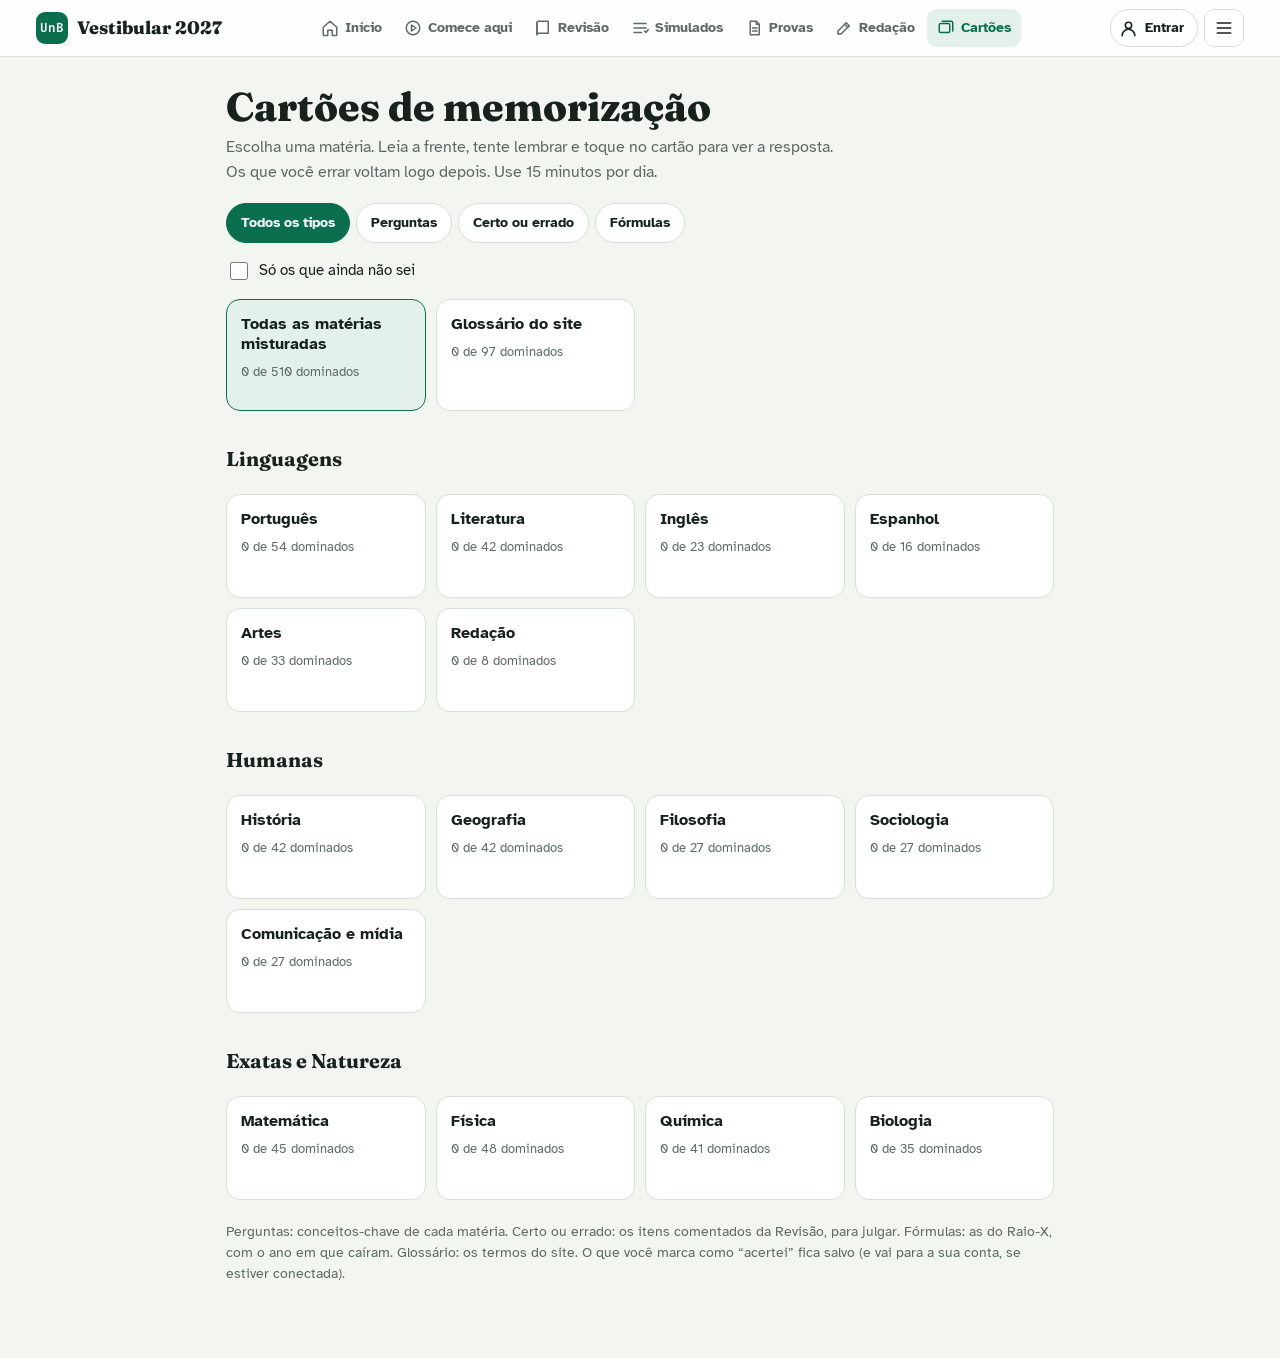
==== cartoes.html @ 7459aabe "Site de estudo para o Vestibular UnB 2027 Revisão completa com aprofundamento e itens comentados, Ba" ====
<!doctype html>
<html lang="pt-BR">
<head>
<meta charset="utf-8">
<meta name="viewport" content="width=device-width, initial-scale=1, viewport-fit=cover">
<style>[hidden]{display:none!important}</style>
<title>Cartões UnB</title>
<link rel="manifest" href="manifest.webmanifest">
<link rel="icon" href="assets/icon.svg" type="image/svg+xml">
<meta name="theme-color" content="#0b6e4f">
<link rel="stylesheet" href="assets/site.css">
<link rel="preconnect" href="https://fonts.googleapis.com">
<link rel="stylesheet" href="https://fonts.googleapis.com/css2?family=Fraunces:opsz,wght@9..144,600;9..144,800&family=Atkinson+Hyperlegible:wght@400;700&family=JetBrains+Mono:wght@500&display=swap">
<style>
/* Layout: cartões de memorização. Tela 1: grade de matérias com progresso e filtro de tipo.
   Tela 2: um cartão grande que vira ao toque (ou botões Certo/Errado nos itens de julgamento) e os botões Errei/Acertei. */
:root{--bg:#f3f5f1;--paper:#fff;--ink:#18221d;--muted:#5d6b63;--line:#d8ded8;--accent:#0b6e4f;--accent-soft:#e3f1ea;--ok:#0b7a3e;--bad:#b4442c;
  --display:"Fraunces",Georgia,serif;--body:"Atkinson Hyperlegible",system-ui,sans-serif;--mono:"JetBrains Mono",ui-monospace,monospace}
@media (prefers-color-scheme:dark){:root:not([data-theme="light"]){--bg:#111814;--paper:#18211c;--ink:#e6ece8;--muted:#9aaaa1;--line:#2c3a33;--accent:#4fc79a;--accent-soft:#1b3328;--ok:#5fd38f;--bad:#f08a72;color-scheme:dark}}
:root[data-theme="dark"]{--bg:#111814;--paper:#18211c;--ink:#e6ece8;--muted:#9aaaa1;--line:#2c3a33;--accent:#4fc79a;--accent-soft:#1b3328;--ok:#5fd38f;--bad:#f08a72;color-scheme:dark}
*{box-sizing:border-box}
body{margin:0;background:var(--bg);color:var(--ink);font-family:var(--body);font-size:16px;line-height:1.55}
.wrap{max-width:860px;margin:0 auto;padding:24px max(16px,env(safe-area-inset-right,0px)) 60px max(16px,env(safe-area-inset-left,0px))}
h1{font-family:var(--display);font-weight:800;font-size:clamp(28px,5vw,40px);margin:4px 0 6px;line-height:1.1}
.lead{color:var(--muted);margin:0 0 18px;max-width:62ch}
.types{display:flex;gap:6px;overflow-x:auto;scrollbar-width:none;margin:0 0 14px;padding-bottom:2px}
.types::-webkit-scrollbar{display:none}
.types button{flex:none;font:inherit;font-size:14px;font-weight:700;border:1px solid var(--line);background:var(--paper);color:var(--ink);border-radius:999px;padding:0 14px;min-height:40px;cursor:pointer}
.types button[aria-pressed="true"]{background:var(--accent);border-color:var(--accent);color:var(--paper)}
.opt{display:flex;align-items:center;gap:8px;font-size:14.5px;margin:0 0 16px;cursor:pointer}
.opt input{width:18px;height:18px;accent-color:var(--accent)}
.grid{display:grid;grid-template-columns:repeat(auto-fill,minmax(180px,1fr));gap:10px}
.deck{display:flex;flex-direction:column;gap:8px;text-align:left;font:inherit;color:inherit;background:var(--paper);border:1px solid var(--line);border-radius:14px;padding:14px;cursor:pointer;min-height:104px}
.deck:hover{border-color:var(--accent)}
.deck b{font-size:16px;line-height:1.25}
.deck small{color:var(--muted);font-size:13px}
.deck .pb{height:6px;background:var(--line);border-radius:3px;overflow:hidden;margin-top:auto}.deck .pb i{display:block;height:100%;background:var(--accent)}
.deck.all{background:var(--accent-soft);border-color:var(--accent)}
.deck[disabled]{opacity:.5;cursor:not-allowed}
.sec{font-family:var(--display);font-size:20px;margin:22px 0 10px}
/* estudo */
.top{display:flex;align-items:center;justify-content:space-between;gap:10px;margin-bottom:10px}
.back{font:inherit;font-weight:700;font-size:14.5px;background:none;border:1px solid var(--line);color:var(--ink);border-radius:10px;padding:0 14px;min-height:40px;cursor:pointer}
.stats{font-family:var(--mono);font-size:13px;color:var(--muted);text-align:right}
.bar{height:6px;background:var(--line);border-radius:3px;overflow:hidden;margin-bottom:14px}.bar b{display:block;height:100%;background:var(--accent);width:0;transition:width .2s}
.card{min-height:280px;background:var(--paper);border:1px solid var(--line);border-radius:20px;padding:26px 22px;display:flex;flex-direction:column;justify-content:center;align-items:center;text-align:center;box-shadow:0 2px 0 var(--line);user-select:none}
.card.flip{cursor:pointer}
.card:focus-visible{outline:2px solid var(--accent);outline-offset:3px}
.card .tag{font-family:var(--mono);font-size:12px;color:var(--accent);text-transform:uppercase;letter-spacing:.06em;margin-bottom:12px}
.card .front{font-family:var(--display);font-size:clamp(21px,4.4vw,29px);font-weight:700;line-height:1.25;max-width:30ch}
.card .front.long{font-family:var(--body);font-size:clamp(17px,3.6vw,20px);font-weight:400;line-height:1.5;max-width:52ch}
.card .backtxt{margin-top:18px;font-size:17px;max-width:54ch;line-height:1.55}
.card .backtxt code{display:block;font-family:var(--mono);font-size:clamp(15px,3.5vw,19px);background:var(--bg);border-radius:10px;padding:10px 12px;margin-bottom:10px;color:var(--ink)}
.card .backtxt small{display:block;color:var(--muted);font-size:14px;margin-top:6px}
.card .verdict{font-weight:700;font-size:18px;margin-top:16px}
.card .verdict.ok{color:var(--ok)}.card .verdict.bad{color:var(--bad)}
.card .hint{margin-top:18px;font-size:13.5px;color:var(--muted)}
.ans{display:grid;grid-template-columns:1fr 1fr;gap:10px;margin-top:14px}
.ans button{font:inherit;font-weight:700;font-size:16px;border-radius:14px;min-height:54px;padding:0 14px;cursor:pointer;border:2px solid}
.ans .no{background:var(--paper);color:var(--bad);border-color:var(--bad)}
.ans .yes{background:var(--ok);color:#fff;border-color:var(--ok)}
.ans .neutral{background:var(--paper);color:var(--ink);border-color:var(--line)}
.ans .wide{grid-column:1/-1}
.keys{font-size:12.5px;color:var(--muted);text-align:center;margin-top:10px}
@media (pointer:coarse){.keys{display:none}}
.done{text-align:center}
.done b{font-family:var(--display);font-size:26px;display:block;margin-bottom:6px}
.note{font-size:13.5px;color:var(--muted);margin-top:22px}
</style>
</head>
<body>
<div class="wrap">
  <section id="pick">
    <h1>Cartões de memorização</h1>
    <p class="lead">Escolha uma matéria. Leia a frente, tente lembrar e toque no cartão para ver a resposta. Os que você errar voltam logo depois. Use 15 minutos por dia.</p>
    <div class="types" role="group" aria-label="Tipo de cartão" id="types"></div>
    <label class="opt"><input type="checkbox" id="onlyNew"> Só os que ainda não sei</label>
    <div class="grid" id="decks"></div>
    <p class="note">Perguntas: conceitos-chave de cada matéria. Certo ou errado: os itens comentados da Revisão, para julgar. Fórmulas: as do Raio-X, com o ano em que caíram. Glossário: os termos do site. O que você marca como “acertei” fica salvo (e vai para a sua conta, se estiver conectada).</p>
  </section>
  <section id="study" hidden>
    <div class="top"><button class="back" id="backBtn">← Matérias</button><div class="stats"><div id="sTitle"></div><span id="sLeft"></span> · <span id="sKnown"></span></div></div>
    <div class="bar"><b id="sBar"></b></div>
    <div id="stage"></div>
    <p class="keys">Teclado: espaço vira o cartão · ← errei · → acertei</p>
  </section>
</div>
<script src="assets/site.js"></script>
<script src="raiox-dados.js"></script>
<script src="cartoes-dados.js"></script>
<script src="rev-comunicacao.js"></script>
<script src="rev-mais-linguagens.js"></script>
<script src="rev-mais-humanas.js"></script>
<script src="rev-mais-exatas.js"></script>
<script>
function load(k,d){try{const v=localStorage.getItem(k);return v?JSON.parse(v):d}catch(e){return d}}
function save(k,v){try{localStorage.setItem(k,JSON.stringify(v))}catch(e){}}
/* ---------- montagem de todos os cartões ----------
   tipo: q (pergunta), ce (certo ou errado), f (fórmula), g (glossário). Os ids antigos de fórmulas e glossário foram mantidos. */
const NAME=Object.fromEntries(CARD_DISCS);NAME.glos="Glossário";
const FMAP={"Matemática":"mat","Física":"fis","Química":"qui","Biologia":"bio"};
const ALL=[];
Object.entries(CARDS).forEach(([d,list])=>list.forEach(([f,b])=>ALL.push({id:"c-"+d+"-"+f,disc:d,type:"q",front:f,back:b})));
Object.entries(FORMS).forEach(([dn,list])=>list.forEach(([p,n,f,w])=>ALL.push({id:"f-"+dn+"-"+n,disc:FMAP[dn]||"mat",type:"f",front:n,back:`<code>${f}</code><small>Caiu em: ${w}</small>`})));
Object.entries(window.REV_MAIS||{}).forEach(([k,v])=>{const d=k.split("-")[0];(v.itens||[]).forEach(([a,g,j],i)=>ALL.push({id:"ce-"+k+"-"+i,disc:d,type:"ce",front:a,g,back:j}));});
Object.entries(SITE.GLOSS).forEach(([k,v])=>ALL.push({id:"g-"+k,disc:"glos",type:"g",front:k.charAt(0).toUpperCase()+k.slice(1),back:v}));
const TYPES=[["","Todos os tipos"],["q","Perguntas"],["ce","Certo ou errado"],["f","Fórmulas"]];
let type=load("cards-type",""),known=load("cards-ok",{}),deck=null,queue=[],cur=null,flipped=false,answered=null;
if(!TYPES.some(t=>t[0]===type))type="";
const onlyNew=document.getElementById("onlyNew");
function pool(d){return ALL.filter(c=>(d==="all"?c.disc!=="glos":c.disc===d)&&(d==="glos"||!type||c.type===type));}
function renderPick(){
  document.getElementById("types").innerHTML=TYPES.map(([k,t])=>`<button data-t="${k}" aria-pressed="${k===type}">${t}</button>`).join("");
  const tile=(d,label,cls)=>{const p=pool(d),k=p.filter(c=>known[c.id]).length;
    return `<button class="deck ${cls||""}" data-d="${d}" ${p.length?"":"disabled"}><b>${label}</b><small>${p.length?`${k} de ${p.length} dominados`:"sem cartões deste tipo"}</small><span class="pb"><i style="width:${p.length?k/p.length*100:0}%"></i></span></button>`;};
  const groups=[["Linguagens",["port","lit","ingl","esp","artes","red"]],["Humanas",["hist","geo","filo","soc","midia"]],["Exatas e Natureza",["mat","fis","qui","bio"]]];
  document.getElementById("decks").innerHTML=tile("all","Todas as matérias misturadas","all")+tile("glos","Glossário do site")+
    groups.map(([g,ds])=>`<h2 class="sec" style="grid-column:1/-1">${g}</h2>`+ds.map(d=>tile(d,NAME[d])).join("")).join("");
}
document.getElementById("types").addEventListener("click",e=>{const b=e.target.closest("[data-t]");if(!b)return;type=b.dataset.t;save("cards-type",type);renderPick();});
document.getElementById("decks").addEventListener("click",e=>{const b=e.target.closest("[data-d]");if(!b||b.disabled)return;start(b.dataset.d);});
function shuffle(a){for(let i=a.length-1;i>0;i--){const j=Math.floor(Math.random()*(i+1));[a[i],a[j]]=[a[j],a[i]];}return a;}
function start(d){deck=d;let c=pool(d);if(onlyNew.checked)c=c.filter(x=>!known[x.id]);queue=shuffle(c.slice());
  document.getElementById("pick").hidden=true;document.getElementById("study").hidden=false;
  document.getElementById("sTitle").textContent=(d==="all"?"Todas as matérias":NAME[d])+(type&&d!=="glos"?" · "+TYPES.find(t=>t[0]===type)[1]:"");
  window.scrollTo(0,0);next();}
function back(){document.getElementById("study").hidden=true;document.getElementById("pick").hidden=false;cur=null;renderPick();}
document.getElementById("backBtn").onclick=back;
function stats(){const all=pool(deck);const k=all.filter(x=>known[x.id]).length;
  document.getElementById("sLeft").textContent=`${queue.length+(cur?1:0)} na fila`;document.getElementById("sKnown").textContent=`${k} de ${all.length} dominados`;
  document.getElementById("sBar").style.width=(all.length?k/all.length*100:0)+"%";}
function next(){cur=queue.shift()||null;flipped=false;answered=null;draw();}
function mark(ok){if(ok){known[cur.id]=1;}else{delete known[cur.id];queue.splice(Math.min(3,queue.length),0,cur);}save("cards-ok",known);next();}
const TAG={q:"Pergunta",ce:"Certo ou errado?",f:"Fórmula",g:"Glossário"};
function draw(){const st=document.getElementById("stage");stats();
  if(!cur){st.innerHTML=`<div class="card done"><b>Baralho concluído</b>Volte amanhã ou marque “Só os que ainda não sei” para revisar o que falta.<div class="ans" style="width:100%"><button class="yes" id="again">Embaralhar de novo</button><button class="neutral" id="toPick">Outra matéria</button></div></div>`;
    document.getElementById("again").onclick=()=>start(deck);document.getElementById("toPick").onclick=back;return;}
  const long=cur.front.length>70;const tag=`${TAG[cur.type]} · ${NAME[cur.disc]||""}`;
  if(cur.type==="ce"){
    if(answered===null){st.innerHTML=`<div class="card" id="cd" tabindex="0"><div class="tag">${tag}</div><div class="front long">${cur.front}</div><div class="hint">Julgue o item</div></div>
      <div class="ans"><button class="neutral" id="jc">Certo</button><button class="neutral" id="je">Errado</button></div>`;
      document.getElementById("jc").onclick=()=>{answered="C";draw();};document.getElementById("je").onclick=()=>{answered="E";draw();};return;}
    const ok=answered===cur.g;
    st.innerHTML=`<div class="card" tabindex="0"><div class="tag">${tag}</div><div class="front long">${cur.front}</div>
      <div class="verdict ${ok?"ok":"bad"}">${ok?"✓ Você acertou":"✗ Você errou"}: o item está ${cur.g==="C"?"CERTO":"ERRADO"}.</div><div class="backtxt">${cur.back}</div></div>
      <div class="ans"><button class="${ok?"yes":"no"} wide" id="go">${ok?"Próximo":"Próximo (este volta depois)"}</button></div>`;
    const g=document.getElementById("go");g.onclick=()=>mark(ok);g.focus();return;}
  st.innerHTML=`<div class="card flip" id="cd" tabindex="0" role="button" aria-label="Virar o cartão"><div class="tag">${tag}</div><div class="front${long?" long":""}">${cur.front}</div>${flipped?`<div class="backtxt">${cur.back}</div>`:`<div class="hint">Toque para ver a resposta</div>`}</div>
   ${flipped?`<div class="ans"><button class="no" id="no">Errei</button><button class="yes" id="yes">Acertei</button></div>`:""}`;
  const cd=document.getElementById("cd");cd.onclick=()=>{if(!flipped){flipped=true;draw();}};
  if(flipped){document.getElementById("no").onclick=()=>mark(false);const y=document.getElementById("yes");y.onclick=()=>mark(true);y.focus();}
  else cd.focus({preventScroll:true});}
document.addEventListener("keydown",e=>{if(document.getElementById("study").hidden||!cur||e.target.closest("input,textarea"))return;
  if(cur.type==="ce"){if(answered===null){if(e.key==="c"||e.key==="C")document.getElementById("jc").click();if(e.key==="e"||e.key==="E")document.getElementById("je").click();}return;}
  if(!flipped&&(e.key===" "||e.key==="Enter")){e.preventDefault();flipped=true;draw();return;}
  if(flipped&&(e.key==="ArrowLeft"||e.key==="1"))document.getElementById("no").click();
  if(flipped&&(e.key==="ArrowRight"||e.key==="2"))document.getElementById("yes").click();});
renderPick();
</script>
</body>
</html>
---- assets/site.css ----
/* Estilos compartilhados por todas as páginas. Usa os tokens de cor que cada página define em :root
   (--bg, --paper, --ink, --muted, --line, --accent, --accent-soft). */
html{-webkit-text-size-adjust:100%}
body{text-rendering:optimizeLegibility}
.voltar{display:none!important}

/* ---------- cabeçalho ----------
   Computador: marca + páginas com nome + conta + menu. Tablet: só ícones. Celular (até 860px):
   cabeçalho com o nome da página e conta; navegação na barra inferior (4 atalhos + Menu). */
.site-head{position:sticky;top:0;z-index:30;background:color-mix(in srgb,var(--paper) 90%,transparent);backdrop-filter:saturate(1.4) blur(10px);-webkit-backdrop-filter:saturate(1.4) blur(10px);border-bottom:1px solid var(--line)}
.site-head .in{max-width:1240px;margin:0 auto;height:56px;display:flex;align-items:center;gap:12px;padding:0 max(16px,env(safe-area-inset-right,0px)) 0 max(16px,env(safe-area-inset-left,0px))}
.site-head .brand{display:flex;align-items:center;gap:9px;font-family:var(--display,Georgia,serif);font-weight:800;font-size:18px;color:var(--ink);text-decoration:none;white-space:nowrap;flex:none}
.site-head .brand i{display:grid;place-items:center;width:32px;height:32px;border-radius:9px;background:var(--accent);color:var(--paper);font-style:normal;font-family:var(--mono,monospace);font-size:12.5px;font-weight:700}
.page-name{display:none}
.site-nav{display:flex;gap:2px;flex:1;min-width:0;justify-content:center;overflow-x:auto;scrollbar-width:none}
.site-nav::-webkit-scrollbar{display:none}
.site-nav a{display:flex;align-items:center;gap:6px;padding:8px 10px;border-radius:9px;color:var(--muted);text-decoration:none;font-size:14px;font-weight:700;white-space:nowrap}
.site-nav a svg{width:18px;height:18px;flex:none}
.site-nav a:hover{background:var(--accent-soft);color:var(--ink)}
.site-nav a[aria-current="page"]{background:var(--accent-soft);color:var(--accent)}
.site-nav a.extra:not([aria-current]){display:none}
.site-tools{display:flex;gap:6px;align-items:center;flex:none}
.acct-btn{display:flex;align-items:center;gap:7px;height:38px;padding:0 13px 0 8px;border:1px solid var(--line);border-radius:999px;background:var(--paper);color:var(--ink);font:inherit;font-size:14px;font-weight:700;cursor:pointer}
.acct-btn svg{width:19px;height:19px}
.acct-btn i{display:grid;place-items:center;width:26px;height:26px;border-radius:50%;background:var(--muted);color:var(--paper);font-style:normal;font-size:13px}
.acct-btn.on i{background:var(--accent);box-shadow:0 0 0 2px var(--paper),0 0 0 3.5px var(--accent)}
.acct-btn span{text-transform:capitalize}
.menu-btn{display:grid;place-items:center;width:40px;height:38px;border:1px solid var(--line);border-radius:10px;background:var(--paper);color:var(--ink);cursor:pointer}
.menu-btn svg{width:20px;height:20px}
.acct-btn:hover,.menu-btn:hover{border-color:var(--accent)}
@media (max-width:1180px){.site-nav a span{display:none}.site-nav a[aria-current="page"] span{display:inline}.site-head .brand span{display:none}}
@media (max-width:860px){
  .site-nav,.menu-btn{display:none}
  .page-name{display:block;flex:1;min-width:0;font-family:var(--display,Georgia,serif);font-weight:800;font-size:19px;color:var(--ink);white-space:nowrap;overflow:hidden;text-overflow:ellipsis}
  .acct-btn{padding:0;width:40px;justify-content:center}.acct-btn span{display:none}
  body{padding-bottom:calc(66px + env(safe-area-inset-bottom,0px))}
}
/* barra inferior (celular) */
.site-tabbar{display:none;position:fixed;left:0;right:0;bottom:0;z-index:35;grid-template-columns:repeat(5,1fr);gap:2px;background:color-mix(in srgb,var(--paper) 94%,transparent);backdrop-filter:saturate(1.4) blur(10px);-webkit-backdrop-filter:saturate(1.4) blur(10px);border-top:1px solid var(--line);padding:5px max(6px,env(safe-area-inset-left,0px)) calc(5px + env(safe-area-inset-bottom,0px)) max(6px,env(safe-area-inset-right,0px))}
.site-tabbar a,.site-tabbar button{display:flex;flex-direction:column;align-items:center;justify-content:center;gap:3px;min-height:52px;padding:4px 2px;border-radius:12px;border:0;background:none;font:inherit;font-size:11.5px;font-weight:700;color:var(--muted);text-decoration:none;cursor:pointer}
.site-tabbar svg{width:23px;height:23px}
.site-tabbar [aria-current="page"]{color:var(--accent);background:var(--accent-soft)}
@media (max-width:860px){.site-tabbar{display:grid}}
/* nas telas de prova e simulado, a barra de respostas ocupa o rodapé */
.pg-prova:has(#bar:not([hidden])) .site-tabbar,.pg-simulados:has(#bar:not([hidden])) .site-tabbar{display:none}
@media (max-width:860px){.pg-prova:has(#bar:not([hidden])),.pg-simulados:has(#bar:not([hidden])){padding-bottom:0}}
/* gaveta do menu: lateral no computador, de baixo para cima no celular */
html.no-scroll{overflow:hidden}
.site-drawer{position:fixed;inset:0;z-index:50;background:rgba(10,16,13,.45);display:flex;justify-content:flex-end}
.site-drawer[hidden]{display:none}
.dr-panel{width:min(400px,100%);height:100%;overflow:auto;background:var(--bg);color:var(--ink);padding:14px 18px calc(22px + env(safe-area-inset-bottom,0px));display:flex;flex-direction:column;gap:16px;box-shadow:-12px 0 40px rgba(0,0,0,.2);animation:drIn .18s ease-out}
@keyframes drIn{from{transform:translateX(24px);opacity:0}}
@keyframes drUp{from{transform:translateY(30px);opacity:0}}
@media (max-width:860px){.site-drawer{align-items:flex-end}.dr-panel{width:100%;height:auto;max-height:88vh;border-radius:20px 20px 0 0;animation:drUp .2s ease-out}}
.dr-head{display:flex;align-items:center;justify-content:space-between;gap:10px}
.dr-head b{font-family:var(--display,Georgia,serif);font-size:23px}
.dr-x{display:grid;place-items:center;width:42px;height:42px;border:1px solid var(--line);border-radius:12px;background:var(--paper);color:var(--ink);cursor:pointer}
.dr-x svg{width:20px;height:20px}
.dr-grid{display:grid;grid-template-columns:repeat(3,1fr);gap:8px}
.dr-grid a{display:flex;flex-direction:column;align-items:center;justify-content:center;gap:7px;min-height:84px;padding:12px 6px;border:1px solid var(--line);border-radius:14px;background:var(--paper);color:var(--ink);text-decoration:none;font-size:13.5px;font-weight:700;text-align:center;line-height:1.2}
.dr-grid a svg{width:25px;height:25px;color:var(--accent)}
.dr-grid a[aria-current="page"]{border-color:var(--accent);background:var(--accent-soft);color:var(--accent)}
.dr-row{display:flex;align-items:center;justify-content:space-between;gap:10px;flex-wrap:wrap;font-weight:700;font-size:15px}
.seg{display:inline-flex;border:1px solid var(--line);border-radius:12px;overflow:hidden;background:var(--paper)}
.seg button{font:inherit;font-size:14px;font-weight:700;border:0;background:none;color:var(--ink);padding:0 14px;min-height:42px;cursor:pointer}
.seg button+button{border-left:1px solid var(--line)}
.seg button[aria-pressed="true"]{background:var(--accent);color:var(--paper)}
.seg output{display:grid;place-items:center;min-width:56px;font-family:var(--mono,monospace);font-size:13px;color:var(--muted);border-left:1px solid var(--line);border-right:1px solid var(--line)}
.dr-acct{display:flex;align-items:center;gap:10px;width:100%;min-height:52px;padding:0 16px;border:1px solid var(--accent);border-radius:14px;background:var(--accent-soft);color:var(--accent);font:inherit;font-size:15px;font-weight:700;cursor:pointer;text-transform:none}
.dr-acct svg{width:22px;height:22px}
/* janela da conta */
.acct-modal{position:fixed;inset:0;z-index:60;background:rgba(10,16,13,.5);display:grid;place-items:center;padding:16px}
.am-panel{width:min(460px,100%);max-height:calc(100vh - 32px);overflow:auto;background:var(--bg);color:var(--ink);border-radius:18px;padding:16px 18px 20px;display:flex;flex-direction:column;gap:12px;font-size:15.5px;line-height:1.5;box-shadow:0 20px 60px rgba(0,0,0,.3)}
.am-panel p{margin:0}
.am-form label{display:flex;flex-direction:column;gap:5px;font-weight:700;font-size:14px;margin-bottom:12px}
.am-form input,.am-code textarea{font:inherit;font-size:16px;padding:11px 12px;border:1px solid var(--line);border-radius:10px;background:var(--paper);color:var(--ink);width:100%;box-sizing:border-box}
.am-form input:focus,.am-code textarea:focus{outline:2px solid var(--accent);outline-offset:1px}
.am-code textarea{font-family:var(--mono,monospace);font-size:12px;margin-top:8px;resize:vertical}
.am-row{display:flex;gap:8px;flex-wrap:wrap}
.am-btn{font:inherit;font-weight:700;font-size:15px;border:1px solid var(--accent);border-radius:12px;padding:0 18px;min-height:46px;background:var(--accent);color:var(--paper);cursor:pointer}
.am-btn.ghost{background:var(--paper);color:var(--ink);border-color:var(--line)}
.am-err{color:#b4442c;margin:0 0 10px!important;font-size:14px;min-height:1.2em}
.am-state{font-family:var(--mono,monospace);font-size:13px;color:var(--muted);background:var(--paper);border:1px solid var(--line);border-radius:8px;padding:7px 10px}
.am-code{border-top:1px solid var(--line);padding-top:12px;font-size:14.5px}
.am-code summary{cursor:pointer;font-weight:700;color:var(--accent)}
.am-code p{margin:8px 0!important;color:var(--muted)}
@media print{.site-head,.site-tabbar,.site-drawer,.acct-modal{display:none!important}body{padding-bottom:0!important}}

/* ---------- glossário ---------- */
.gl{border-bottom:1.5px dotted var(--accent);cursor:help;text-decoration:none;color:inherit;background:none;font:inherit;padding:0}
.gl-pop{position:absolute;z-index:40;max-width:min(320px,calc(100vw - 24px));background:var(--paper);color:var(--ink);border:1px solid var(--accent);border-radius:10px;padding:10px 12px;font-size:14px;line-height:1.5;box-shadow:0 8px 24px rgba(0,0,0,.18)}
.gl-pop b{display:block;color:var(--accent);margin-bottom:2px}

/* ---------- figuras ---------- */
figure.fig{margin:6px 0 16px;background:var(--bg);border:1px solid var(--line);border-radius:10px;padding:12px}
figure.fig svg{display:block;width:100%;height:auto;max-height:340px;color:var(--ink);font-family:var(--body,system-ui,sans-serif)}
figure.fig figcaption{font-size:13px;color:var(--muted);margin-top:8px}

/* ---------- componentes comuns ---------- */
.study-link{display:inline-flex;align-items:center;gap:6px;margin-top:8px;font-size:13.5px;font-weight:700;color:var(--accent);text-decoration:none;border:1px solid var(--accent);border-radius:999px;padding:3px 11px;background:var(--paper)}
.study-link:hover{background:var(--accent-soft)}
.duv{font:inherit;font-size:12.5px;border:1px dashed var(--line);background:none;color:var(--muted);border-radius:6px;padding:3px 9px;cursor:pointer;margin-left:auto}
.duv[aria-pressed="true"]{border-style:solid;border-color:#c48a12;color:#a06d0c;background:color-mix(in srgb,#e3b350 18%,transparent);font-weight:700}
.duv-box{border-left:3px solid #c48a12;background:color-mix(in srgb,#e3b350 12%,transparent);border-radius:0 8px 8px 0;padding:10px 14px;margin:12px 0;font-size:14.5px}
.prio{display:inline-block;font-size:11px;font-weight:700;letter-spacing:.04em;text-transform:uppercase;border-radius:4px;padding:2px 7px;white-space:nowrap}
.prio-alta{background:color-mix(in srgb,#b4442c 15%,transparent);color:#b4442c}
.prio-media{background:color-mix(in srgb,#a06d0c 17%,transparent);color:#a06d0c}
.prio-base{background:color-mix(in srgb,#43648a 17%,transparent);color:#43648a}
@media (prefers-color-scheme:dark){:root:not([data-theme="light"]) .prio-alta{color:#f08a72}:root:not([data-theme="light"]) .prio-media{color:#e3b350}:root:not([data-theme="light"]) .prio-base{color:#8fb3d6}}

/* ---------- ajustes gerais de leitura e celular (valem para todas as páginas) ---------- */
html{scroll-padding-top:72px}
body{-webkit-tap-highlight-color:transparent}
img,video,canvas{max-width:100%;height:auto}
:focus-visible{outline:2px solid var(--accent);outline-offset:2px}
::selection{background:color-mix(in srgb,var(--accent) 26%,transparent)}
/* abas internas das páginas: uma linha que rola para o lado, em vez de quebrar em várias linhas */
nav.tabs,nav.ctabs{flex-wrap:nowrap!important;overflow-x:auto;scrollbar-width:none;-webkit-overflow-scrolling:touch;overscroll-behavior-x:contain}
nav.tabs::-webkit-scrollbar,nav.ctabs::-webkit-scrollbar{display:none}
nav.tabs button,nav.ctabs button{flex:none;white-space:nowrap}
nav.ctabs{top:56px!important}
@media (max-width:640px){
  input,select,textarea{font-size:16px!important}  /* evita o zoom automático do iPhone ao tocar no campo */
  h1{line-height:1.12}
  table{font-size:14px}
}
@media (pointer:coarse){
  nav.tabs button,nav.ctabs button,.ctrl button,.ctrl select{min-height:44px}
  .study-link{min-height:36px}
}
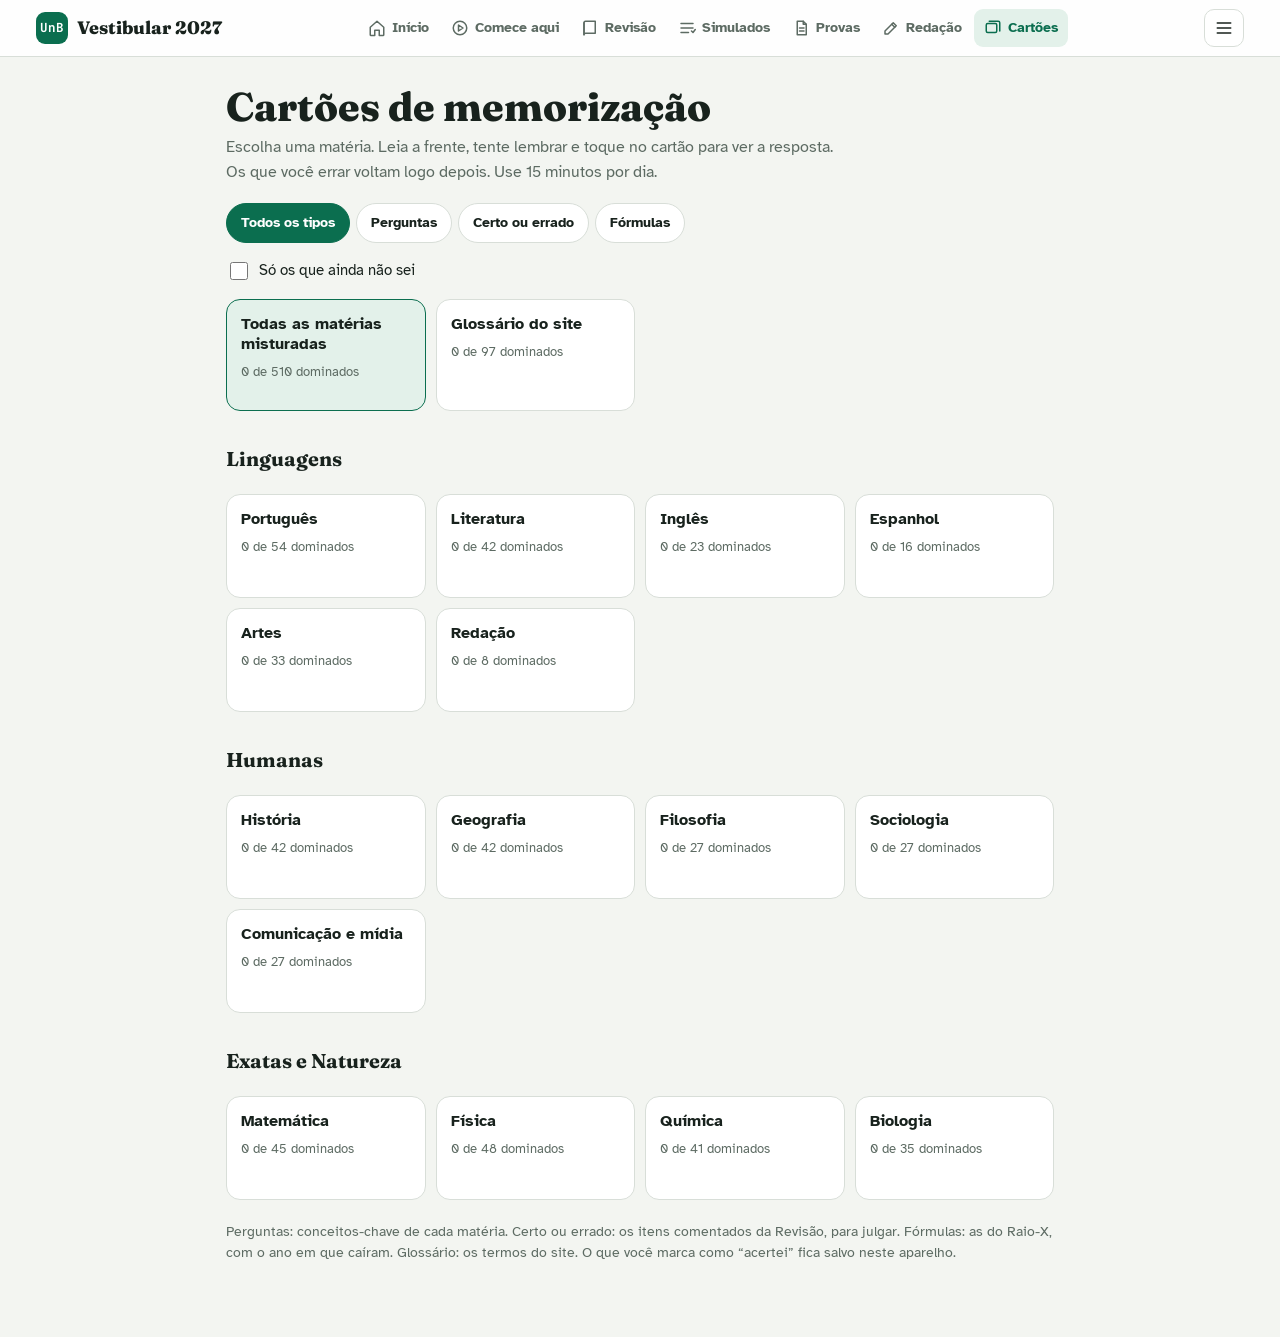
==== commit 7711db96: "Desliga o login por enquanto Esconde o botão da conta no cabeçalho e no menu e não carrega o Firebas" ====
--- a/cartoes.html
+++ b/cartoes.html
@@ -76,7 +76,7 @@
     <div class="types" role="group" aria-label="Tipo de cartão" id="types"></div>
     <label class="opt"><input type="checkbox" id="onlyNew"> Só os que ainda não sei</label>
     <div class="grid" id="decks"></div>
-    <p class="note">Perguntas: conceitos-chave de cada matéria. Certo ou errado: os itens comentados da Revisão, para julgar. Fórmulas: as do Raio-X, com o ano em que caíram. Glossário: os termos do site. O que você marca como “acertei” fica salvo (e vai para a sua conta, se estiver conectada).</p>
+    <p class="note">Perguntas: conceitos-chave de cada matéria. Certo ou errado: os itens comentados da Revisão, para julgar. Fórmulas: as do Raio-X, com o ano em que caíram. Glossário: os termos do site. O que você marca como “acertei” fica salvo neste aparelho.</p>
   </section>
   <section id="study" hidden>
     <div class="top"><button class="back" id="backBtn">← Matérias</button><div class="stats"><div id="sTitle"></div><span id="sLeft"></span> · <span id="sKnown"></span></div></div>
